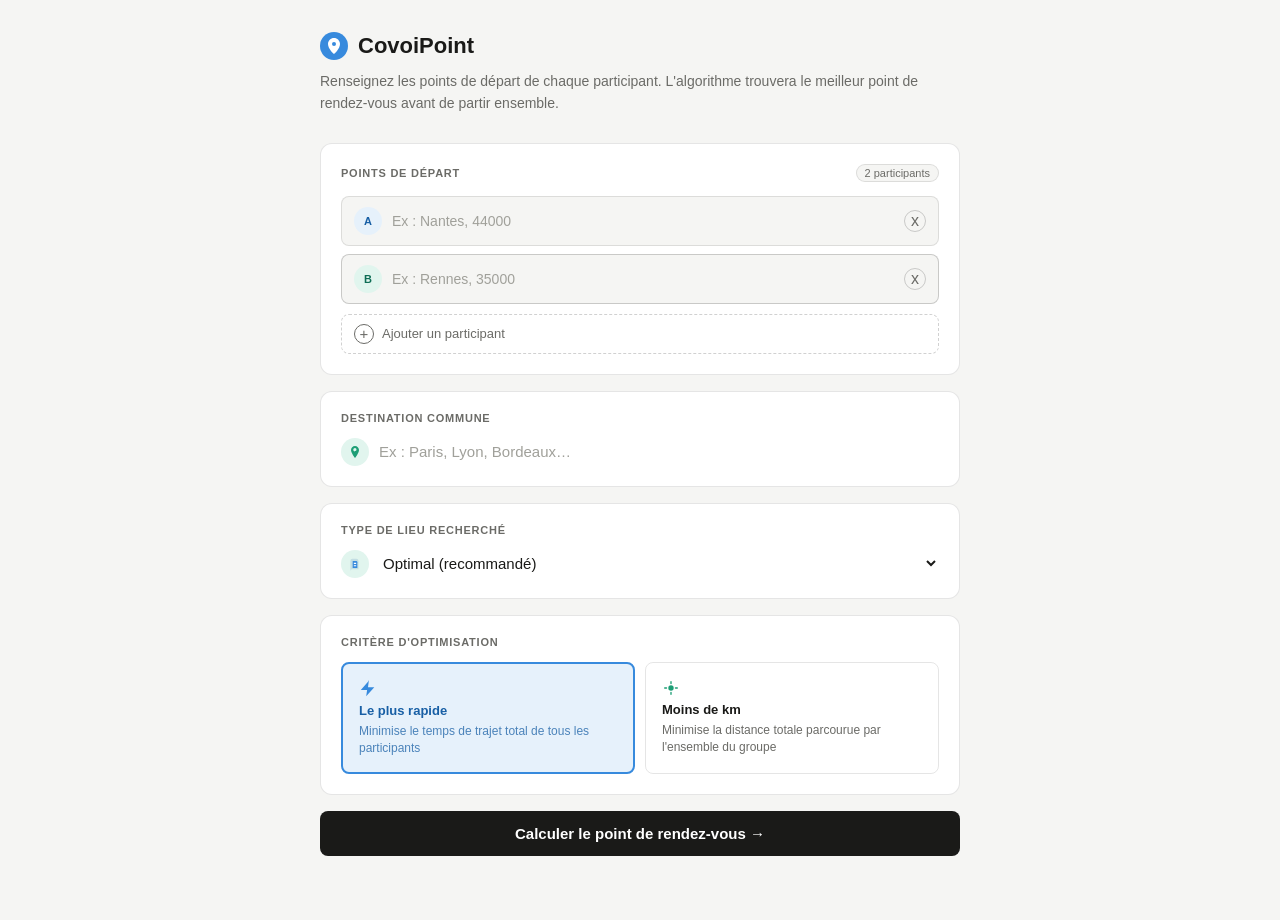
==== index.html @ 5aee5b06 "Add V1 front Front end version" ====
<!DOCTYPE html>
<html lang="fr">
<head>
  <meta charset="UTF-8" />
  <meta name="viewport" content="width=device-width, initial-scale=1.0" />
  <meta name="theme-color" content="#ffffff" />
  <meta name="description" content="Trouvez le meilleur point de rendez-vous pour votre covoiturage." />
  <meta name="apple-mobile-web-app-capable" content="yes" />
  <meta name="apple-mobile-web-app-status-bar-style" content="default" />
  <meta name="apple-mobile-web-app-title" content="CovoiPoint" />
  <link rel="manifest" href="manifest.json" />
  <link rel="icon" href="icons/icon-192.png" />
  <link rel="apple-touch-icon" href="icons/icon-192.png" />
  <title>CovoiPoint</title>
  <link rel="stylesheet" href="style.css" />

  <style>
    /* ── Loading Overlay ─────────────────────────────────── */
    #loading-overlay {
      display: none;
      position: fixed;
      inset: 0;
      background: rgba(255,255,255,0.88);
      backdrop-filter: blur(6px);
      z-index: 1000;
      flex-direction: column;
      align-items: center;
      justify-content: center;
      gap: 20px;
    }
    #loading-overlay.active { display: flex; }

    .loading-label {
      font-size: 15px;
      font-weight: 600;
      color: #185FA5;
      letter-spacing: 0.03em;
    }
    .loading-sub {
      font-size: 13px;
      color: #6b7280;
      margin-top: -14px;
    }

    /* Car + windmill SVG animation */
    .car-scene {
      position: relative;
      width: 120px;
      height: 80px;
    }

    /* Wheels bounce */
    @keyframes carBounce {
      0%, 100% { transform: translateY(0); }
      50%       { transform: translateY(-3px); }
    }
    .car-body {
      animation: carBounce 0.6s ease-in-out infinite;
    }

    /* Road scroll */
    @keyframes roadScroll {
      from { transform: translateX(0); }
      to   { transform: translateX(-40px); }
    }
    .road-line {
      animation: roadScroll 0.4s linear infinite;
    }

    /* Windmill blades spin */
    @keyframes bladesSpin {
      from { transform: rotate(0deg); }
      to   { transform: rotate(360deg); }
    }
    .blades {
      transform-origin: 60px 14px;
      animation: bladesSpin 1s linear infinite;
    }

    /* Wind puffs */
    @keyframes windPuff {
      0%   { opacity: 0; transform: translateX(0); }
      30%  { opacity: 0.7; }
      100% { opacity: 0; transform: translateX(18px); }
    }
    .wind1 { animation: windPuff 1s ease-out infinite 0s; }
    .wind2 { animation: windPuff 1s ease-out infinite 0.35s; }
    .wind3 { animation: windPuff 1s ease-out infinite 0.7s; }

    /* Dots loader */
    @keyframes dot {
      0%, 80%, 100% { transform: scale(0.6); opacity: 0.3; }
      40%           { transform: scale(1);   opacity: 1; }
    }
    .dots { display: flex; gap: 6px; }
    .dots span {
      width: 8px; height: 8px;
      border-radius: 50%;
      background: #378ADD;
      animation: dot 1.2s ease-in-out infinite;
    }
    .dots span:nth-child(2) { animation-delay: 0.2s; }
    .dots span:nth-child(3) { animation-delay: 0.4s; }

    /* ── Error Banner ────────────────────────────────────── */
    #error-banner {
      display: none;
      margin-top: 14px;
      border: 1.5px solid #f87171;
      border-radius: 12px;
      background: #fff5f5;
      padding: 12px 14px;
      gap: 12px;
      align-items: flex-start;
    }
    #error-banner.active { display: flex; }

    .error-icon { flex-shrink: 0; margin-top: 1px; }
    .error-text { flex: 1; }
    .error-title {
      font-size: 13px;
      font-weight: 700;
      color: #b91c1c;
      margin-bottom: 2px;
    }
    #error-msg {
      font-size: 12px;
      color: #7f1d1d;
      line-height: 1.4;
    }

    /* Broken windmill on error car */
    .broken-blade {
      transform-origin: 0 0;
    }
    @keyframes brokenWobble {
      0%, 100% { transform: rotate(-10deg); }
      50%       { transform: rotate(10deg); }
    }
    .broken-blade { animation: brokenWobble 0.5s ease-in-out infinite; }
  </style>
</head>
<body>

  <!-- Loading Overlay -->
  <div id="loading-overlay">
    <svg class="car-scene" width="160" height="90" viewBox="0 0 160 90" xmlns="http://www.w3.org/2000/svg">
      <!-- Road -->
      <rect x="0" y="72" width="160" height="18" fill="#e5e7eb" rx="3"/>
      <!-- Road dashes (animated) -->
      <g class="road-line">
        <rect x="0"  y="79" width="28" height="4" rx="2" fill="#d1d5db"/>
        <rect x="40" y="79" width="28" height="4" rx="2" fill="#d1d5db"/>
        <rect x="80" y="79" width="28" height="4" rx="2" fill="#d1d5db"/>
        <rect x="120" y="79" width="28" height="4" rx="2" fill="#d1d5db"/>
        <rect x="160" y="79" width="28" height="4" rx="2" fill="#d1d5db"/>
      </g>
      <!-- Car body group (bounces) -->
      <g class="car-body">
        <!-- Car chassis -->
        <rect x="18" y="46" width="82" height="24" rx="5" fill="#378ADD"/>
        <!-- Car roof -->
        <path d="M34 46 Q38 30 52 28 L82 28 Q96 28 100 46Z" fill="#2d7acc"/>
        <!-- Windows -->
        <path d="M38 44 Q41 33 52 31 L70 31 L70 44Z" fill="#bfdbfe" opacity="0.9"/>
        <rect x="73" y="31" width="24" height="13" rx="2" fill="#bfdbfe" opacity="0.9"/>
        <!-- Front bumper (right side) -->
        <rect x="98" y="46" width="18" height="24" rx="2" fill="#378ADD"/>
        <!-- Front headlights -->
        <circle cx="114" cy="56" r="2" fill="#fde68a"/>
        <circle cx="114" cy="62" r="2" fill="#fef3c7"/>
        <!-- Rear taillights -->
        <circle cx="20" cy="56" r="2" fill="#ef4444"/>
        <circle cx="20" cy="62" r="2" fill="#f87171"/>
        <!-- Wheels (kept in foreground) -->
        <circle cx="38" cy="70" r="10" fill="#1f2937"/>
        <circle cx="38" cy="70" r="5"  fill="#9ca3af"/>
        <circle cx="98" cy="70" r="10" fill="#1f2937"/>
        <circle cx="98" cy="70" r="5"  fill="#9ca3af"/>
        <!-- Windmill mast on roof -->
        <rect x="58" y="11" width="3" height="19" rx="1" fill="#6b7280"/>
        <!-- Windmill blades (spinning) -->
        <g class="blades">
          <!-- blade up -->
          <path d="M60 14 L56 2 L64 2 Z" fill="#f59e0b" opacity="0.9"/>
          <!-- blade right -->
          <path d="M60 14 L72 10 L72 18 Z" fill="#f59e0b" opacity="0.9"/>
          <!-- blade down -->
          <path d="M60 14 L64 26 L56 26 Z" fill="#f59e0b" opacity="0.9"/>
          <!-- blade left -->
          <path d="M60 14 L48 18 L48 10 Z" fill="#f59e0b" opacity="0.9"/>
        </g>
        <!-- Windmill hub -->
        <circle cx="60" cy="14" r="3" fill="#d97706"/>
        <!-- Wind puffs -->
        <text class="wind1" x="108" y="22" font-size="10" fill="#93c5fd">~</text>
        <text class="wind2" x="108" y="30" font-size="8"  fill="#93c5fd">~</text>
        <text class="wind3" x="108" y="38" font-size="6"  fill="#93c5fd">~</text>
      </g>
    </svg>
    <div class="loading-label">Calcul du point de ralliement…</div>
    <div class="loading-sub">Analyse des trajets en cours</div>
    <div class="dots">
      <span></span><span></span><span></span>
    </div>
  </div>

  <div class="container">
    <div class="header">
      <div class="logo">
        <svg width="28" height="28" viewBox="0 0 28 28" fill="none">
          <circle cx="14" cy="14" r="14" fill="#378ADD"/>
          <path d="M14 6C10.69 6 8 8.69 8 12c0 5 6 10 6 10s6-5 6-10c0-3.31-2.69-6-6-6zm0 8a2 2 0 1 1 0-4 2 2 0 0 1 0 4z" fill="white"/>
        </svg>
        <h1>CovoiPoint</h1>
      </div>
      <p>Renseignez les points de départ de chaque participant. L'algorithme trouvera le meilleur point de rendez-vous avant de partir ensemble.</p>
    </div>

    <!-- Départs -->
    <div class="card">
      <div class="card-header">
        <span class="section-label">Points de départ</span>
        <span class="counter-badge" id="counter">2 participants</span>
      </div>
      <div class="departure-list" id="departure-list"></div>
      <button class="add-person" id="add-btn">
        <span class="plus-circle">+</span>
        Ajouter un participant
      </button>
    </div>

    <!-- Destination -->
    <div class="card">
      <div class="section-label">Destination commune</div>
      <div class="dest-row">
        <div class="dest-icon">
          <svg width="14" height="14" viewBox="0 0 14 14" fill="none">
            <path d="M7 1C4.79 1 3 2.79 3 5c0 3 4 8 4 8s4-5 4-8c0-2.21-1.79-4-4-4zm0 5.5A1.5 1.5 0 1 1 7 3a1.5 1.5 0 0 1 0 3z" fill="#1D9E75"/>
          </svg>
        </div>
        <input class="dest-input" type="text" placeholder="Ex : Paris, Lyon, Bordeaux…" id="dest-input" />
      </div>
    </div>

    <!-- Type de point de ralliement -->
    <div class="card">
      <div class="section-label">Type de lieu recherché</div>
      <div class="dest-row">
        <div class="dest-icon" aria-hidden="true">
          <svg width="14" height="14" viewBox="0 0 24 24" fill="none">
            <path d="M7 3h7a4 4 0 0 1 4 4v14H7a3 3 0 0 0-3 3V7a4 4 0 0 1 4-4z" fill="#185FA5" opacity="0.15"/>
            <path d="M8 7h6a2 2 0 0 1 2 2v10H8V7z" fill="#378ADD"/>
            <path d="M10 10h4v2h-4zm0 4h4v2h-4z" fill="white"/>
          </svg>
        </div>
        <select class="dest-input" id="place-type-select" aria-label="Type de lieu">
          <option value="optimal" selected>Optimal (recommandé)</option>
          <option value="public_parking">Parking public / municipal</option>
          <option value="supermarket_parking">Parking de supermarché / grande surface</option>
          <option value="covered_parking">Parking couvert (centre commercial, gare…)</option>
          <option value="transit_hub">Gare / arrêt de transport en commun</option>
          <option value="highway_area">Aire d'autoroute / échangeur</option>
        </select>
      </div>
    </div>

    <!-- Critère -->
    <div class="card">
      <div class="section-label">Critère d'optimisation</div>
      <div class="mode-grid">
        <div class="mode-card active" data-mode="fast" onclick="selectMode(this)">
          <svg width="18" height="18" viewBox="0 0 20 20" fill="none"><path d="M10 2L2 11h7l-1 7 9-10h-7l1-8z" fill="#378ADD"/></svg>
          <div class="mode-title">Le plus rapide</div>
          <div class="mode-desc">Minimise le temps de trajet total de tous les participants</div>
        </div>
        <div class="mode-card" data-mode="short" onclick="selectMode(this)">
          <svg width="18" height="18" viewBox="0 0 20 20" fill="none"><circle cx="10" cy="10" r="3" fill="#1D9E75"/><path d="M10 3v2M10 15v2M3 10h2M15 10h2" stroke="#1D9E75" stroke-width="1.5" stroke-linecap="round"/></svg>
          <div class="mode-title">Moins de km</div>
          <div class="mode-desc">Minimise la distance totale parcourue par l'ensemble du groupe</div>
        </div>
      </div>
    </div>

    <button class="submit-btn" onclick="handleSubmit()">Calculer le point de rendez-vous →</button>

    <!-- Error Banner -->
    <div id="error-banner">
      <!-- Broken windmill car icon -->
      <div class="error-icon">
        <svg width="52" height="40" viewBox="0 0 52 40" xmlns="http://www.w3.org/2000/svg">
          <!-- Road -->
          <rect x="0" y="30" width="52" height="10" fill="#fecaca" rx="2"/>
          <!-- Car -->
          <rect x="4" y="18" width="34" height="12" rx="3" fill="#f87171"/>
          <path d="M10 18 Q12 10 18 9 L30 9 Q36 9 38 18Z" fill="#ef4444"/>
          <!-- Windows -->
          <path d="M12 17 Q14 11 18 10 L26 10 L26 17Z" fill="#fca5a5" opacity="0.7"/>
          <rect x="27" y="10" width="9" height="7" rx="1" fill="#fca5a5" opacity="0.7"/>
          <!-- Wheels -->
          <circle cx="13" cy="30" r="5" fill="#7f1d1d"/>
          <circle cx="13" cy="30" r="2.5" fill="#fca5a5"/>
          <circle cx="33" cy="30" r="5" fill="#7f1d1d"/>
          <circle cx="33" cy="30" r="2.5" fill="#fca5a5"/>
          <!-- Mast -->
          <rect x="22" y="3" width="2" height="7" rx="1" fill="#9ca3af"/>
          <!-- Broken blade (drooping) -->
          <g transform="translate(23,6)">
            <line x1="0" y1="0" x2="0" y2="-5" stroke="#d97706" stroke-width="2" stroke-linecap="round"/>
            <line x1="0" y1="0" x2="5" y2="2" stroke="#d97706" stroke-width="2" stroke-linecap="round"/>
            <!-- broken piece drooping -->
            <line class="broken-blade" x1="0" y1="0" x2="-3" y2="5" stroke="#fbbf24" stroke-width="2" stroke-linecap="round" stroke-dasharray="2,1"/>
          </g>
          <!-- X mark on windmill -->
          <text x="28" y="6" font-size="7" fill="#b91c1c" font-weight="bold">✕</text>
        </svg>
      </div>
      <div class="error-text">
        <div class="error-title">Oups, calcul impossible</div>
        <div id="error-msg"></div>
      </div>
    </div>
  </div>

  <script src="app.js?v=20260421"></script>
</body>
</html>
---- style.css ----
*, *::before, *::after {
  box-sizing: border-box;
  margin: 0;
  padding: 0;
}

:root {
  --color-bg: #ffffff;
  --color-bg-secondary: #f5f5f3;
  --color-text-primary: #1a1a18;
  --color-text-secondary: #6b6b67;
  --color-text-tertiary: #a0a09a;
  --color-border: rgba(0,0,0,0.10);
  --color-border-secondary: rgba(0,0,0,0.18);
  --radius-md: 8px;
  --radius-lg: 12px;
  --font: -apple-system, BlinkMacSystemFont, 'Segoe UI', sans-serif;
}

@media (prefers-color-scheme: dark) {
  :root {
    --color-bg: #1c1c1a;
    --color-bg-secondary: #2a2a27;
    --color-text-primary: #f0efe8;
    --color-text-secondary: #9a9a94;
    --color-text-tertiary: #6b6b67;
    --color-border: rgba(255,255,255,0.10);
    --color-border-secondary: rgba(255,255,255,0.18);
  }
}

body {
  font-family: var(--font);
  background: var(--color-bg-secondary);
  color: var(--color-text-primary);
  min-height: 100vh;
  padding-bottom: 2rem;
}

.container {
  max-width: 680px;
  margin: 0 auto;
  padding: 2rem 1.25rem;
}

/* Header */
.header { margin-bottom: 1.75rem; }

.logo {
  display: flex;
  align-items: center;
  gap: 10px;
  margin-bottom: 10px;
}

.logo h1 {
  font-size: 22px;
  font-weight: 600;
  color: var(--color-text-primary);
}

.header p {
  font-size: 14px;
  color: var(--color-text-secondary);
  line-height: 1.6;
}

/* Card */
.card {
  background: var(--color-bg);
  border: 0.5px solid var(--color-border);
  border-radius: var(--radius-lg);
  padding: 1.25rem;
  margin-bottom: 1rem;
}

.card-header {
  display: flex;
  align-items: center;
  margin-bottom: 14px;
}

.section-label {
  font-size: 11px;
  font-weight: 600;
  color: var(--color-text-secondary);
  text-transform: uppercase;
  letter-spacing: 0.07em;
  margin-bottom: 14px;
}

.card-header .section-label {
  margin-bottom: 0;
}

.counter-badge {
  font-size: 11px;
  background: var(--color-bg-secondary);
  border: 0.5px solid var(--color-border);
  border-radius: 20px;
  padding: 2px 8px;
  color: var(--color-text-secondary);
  margin-left: auto;
}

/* Departure list */
.departure-list {
  display: flex;
  flex-direction: column;
  gap: 8px;
}

.departure-item {
  display: flex;
  align-items: center;
  gap: 10px;
  background: var(--color-bg-secondary);
  border: 0.5px solid var(--color-border);
  border-radius: var(--radius-md);
  padding: 10px 12px;
  transition: border-color 0.15s;
}

.departure-item:focus-within {
  border-color: var(--color-border-secondary);
}

.avatar {
  width: 28px;
  height: 28px;
  border-radius: 50%;
  display: flex;
  align-items: center;
  justify-content: center;
  font-size: 11px;
  font-weight: 600;
  flex-shrink: 0;
}

.departure-item input {
  flex: 1;
  border: none;
  background: transparent;
  font-size: 14px;
  color: var(--color-text-primary);
  outline: none;
  font-family: var(--font);
}

.departure-item input::placeholder {
  color: var(--color-text-tertiary);
}

.remove-btn {
  width: 22px;
  height: 22px;
  border-radius: 50%;
  border: 0.5px solid var(--color-border-secondary);
  background: transparent;
  cursor: pointer;
  display: flex;
  align-items: center;
  justify-content: center;
  flex-shrink: 0;
  color: var(--color-text-secondary);
  font-size: 16px;
  line-height: 1;
  transition: all 0.15s;
}

.remove-btn:hover {
  background: #fcebeb;
  border-color: #f09595;
  color: #a32d2d;
}

/* Add person button */
.add-person {
  display: flex;
  align-items: center;
  gap: 8px;
  margin-top: 10px;
  padding: 9px 12px;
  border: 0.5px dashed var(--color-border-secondary);
  border-radius: var(--radius-md);
  cursor: pointer;
  background: transparent;
  color: var(--color-text-secondary);
  font-size: 13px;
  font-family: var(--font);
  width: 100%;
  transition: all 0.15s;
}

.add-person:hover {
  background: var(--color-bg-secondary);
  color: var(--color-text-primary);
  border-color: var(--color-border-secondary);
}

.plus-circle {
  width: 20px;
  height: 20px;
  border-radius: 50%;
  border: 1.5px solid currentColor;
  display: flex;
  align-items: center;
  justify-content: center;
  font-size: 15px;
  flex-shrink: 0;
  line-height: 1;
}

/* Destination */
.dest-row {
  display: flex;
  align-items: center;
  gap: 10px;
}

.dest-icon {
  width: 28px;
  height: 28px;
  border-radius: 50%;
  background: #e1f5ee;
  display: flex;
  align-items: center;
  justify-content: center;
  flex-shrink: 0;
}

.dest-input {
  flex: 1;
  border: none;
  background: transparent;
  font-size: 15px;
  color: var(--color-text-primary);
  outline: none;
  font-family: var(--font);
}

.dest-input::placeholder {
  color: var(--color-text-tertiary);
}

/* Mode cards */
.mode-grid {
  display: grid;
  grid-template-columns: 1fr 1fr;
  gap: 10px;
}

.mode-card {
  border: 0.5px solid var(--color-border);
  border-radius: var(--radius-md);
  padding: 1rem;
  cursor: pointer;
  transition: border-color 0.15s, background 0.15s;
  display: flex;
  flex-direction: column;
  gap: 5px;
}

.mode-card:hover {
  background: var(--color-bg-secondary);
}

.mode-card.active {
  border: 2px solid #378ADD;
  background: #e6f1fb;
}

.mode-title {
  font-size: 13px;
  font-weight: 600;
  color: var(--color-text-primary);
}

.mode-desc {
  font-size: 12px;
  color: var(--color-text-secondary);
  line-height: 1.4;
}

.mode-card.active .mode-title { color: #185FA5; }
.mode-card.active .mode-desc { color: #185FA5; opacity: 0.75; }

/* Dev mode */
.dev-mode-row {
  display: flex;
  align-items: center;
  gap: 10px;
  background: var(--color-bg-secondary);
  border: 0.5px solid var(--color-border);
  border-radius: var(--radius-md);
  padding: 10px 12px;
  cursor: pointer;
}

.dev-mode-row input[type="checkbox"] {
  width: 16px;
  height: 16px;
  accent-color: #378ADD;
  cursor: pointer;
  flex-shrink: 0;
}

.dev-mode-text {
  font-size: 13px;
  color: var(--color-text-primary);
}

.dev-mode-text code {
  font-size: 12px;
  color: #185FA5;
}

/* Submit */
.submit-btn {
  width: 100%;
  padding: 14px;
  background: var(--color-text-primary);
  color: var(--color-bg);
  border: none;
  border-radius: var(--radius-md);
  font-size: 15px;
  font-weight: 600;
  cursor: pointer;
  font-family: var(--font);
  transition: opacity 0.15s, transform 0.1s;
}

.submit-btn:hover { opacity: 0.85; }
.submit-btn:active { transform: scale(0.99); }

/* Responsive */
@media (max-width: 480px) {
  .container { padding: 1.25rem 1rem; }
  .mode-grid { grid-template-columns: 1fr; }
}

/* Section points proches */
#nearby-spots-wrap {
  background: #fff;
  border: 1px solid #e5e9f0;
  border-radius: 12px;
  padding: 10px 12px;
}

.nearby-spots-meta {
  font-size: 12px;
  font-weight: 600;
  color: #185FA5;
  margin-bottom: 8px;
}

.nearby-spots-empty {
  font-size: 12px;
  color: #6b7280;
  line-height: 1.4;
}

.nearby-spot-row {
  padding: 7px 0;
}
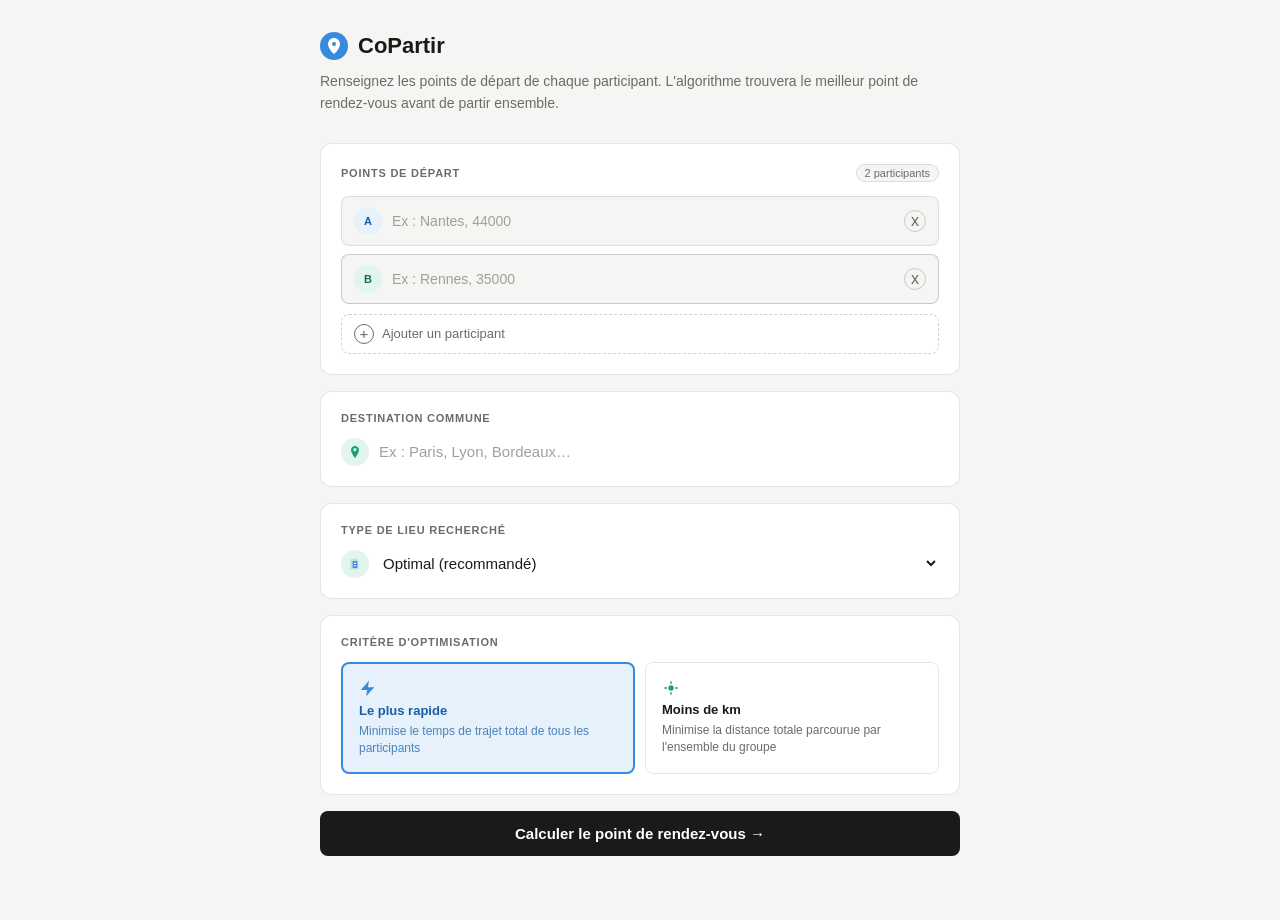
==== commit 0305ea16: "First deploy ready for deploy to gitHub Pages and connect to backend" ====
--- a/index.html
+++ b/index.html
@@ -7,11 +7,11 @@
   <meta name="description" content="Trouvez le meilleur point de rendez-vous pour votre covoiturage." />
   <meta name="apple-mobile-web-app-capable" content="yes" />
   <meta name="apple-mobile-web-app-status-bar-style" content="default" />
-  <meta name="apple-mobile-web-app-title" content="CovoiPoint" />
+  <meta name="apple-mobile-web-app-title" content="CoPartir" />
   <link rel="manifest" href="manifest.json" />
   <link rel="icon" href="icons/icon-192.png" />
   <link rel="apple-touch-icon" href="icons/icon-192.png" />
-  <title>CovoiPoint</title>
+  <title>CoPartir</title>
   <link rel="stylesheet" href="style.css" />
 
   <style>
@@ -212,7 +212,7 @@
           <circle cx="14" cy="14" r="14" fill="#378ADD"/>
           <path d="M14 6C10.69 6 8 8.69 8 12c0 5 6 10 6 10s6-5 6-10c0-3.31-2.69-6-6-6zm0 8a2 2 0 1 1 0-4 2 2 0 0 1 0 4z" fill="white"/>
         </svg>
-        <h1>CovoiPoint</h1>
+        <h1>CoPartir</h1>
       </div>
       <p>Renseignez les points de départ de chaque participant. L'algorithme trouvera le meilleur point de rendez-vous avant de partir ensemble.</p>
     </div>
@@ -321,7 +321,8 @@
       </div>
     </div>
   </div>
-
+  <script src="config.js"></script>
+  <script src="app.js"></script>
   <script src="app.js?v=20260421"></script>
 </body>
 </html>
